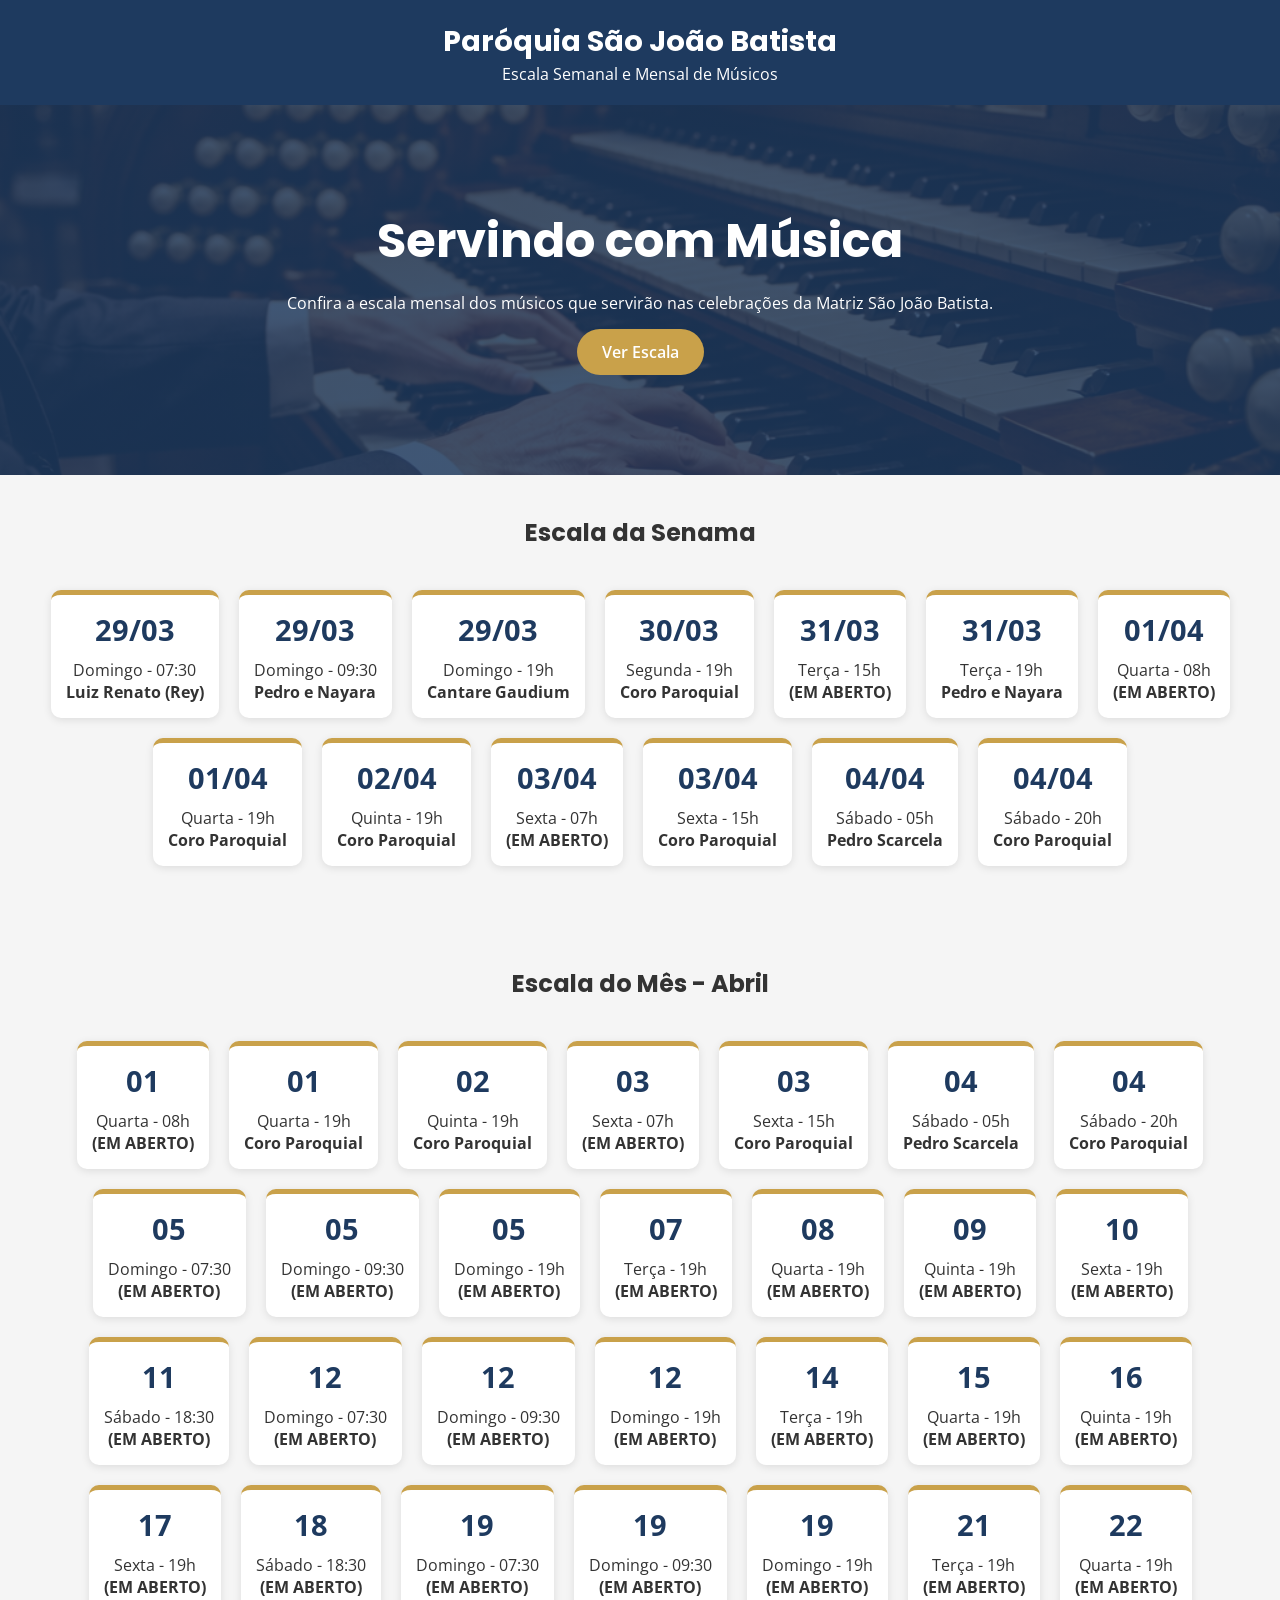
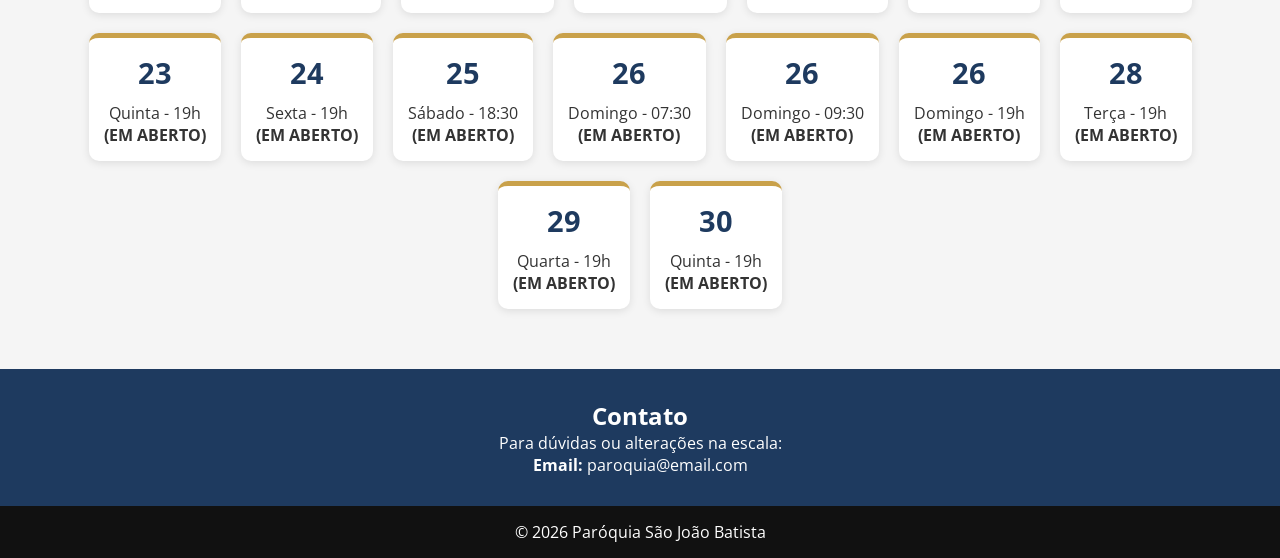
==== index.html @ 8f61f3de "Commit inicial" ====
<!DOCTYPE html>
<html lang="pt-BR">
<head>
  <meta charset="UTF-8">
  <meta name="viewport" content="width=device-width, initial-scale=1.0">
  <title>Escala de Músicos - Paróquia São João Batista</title>

  <!-- Google Fonts -->
  <link href="https://fonts.googleapis.com/css2?family=Poppins:wght@400;600&family=Open+Sans:wght@300;400&display=swap" rel="stylesheet">

  <link rel="stylesheet" href="style.css">
</head>
<body>

  <!-- HEADER -->
  <header>
    <h1>Paróquia São João Batista</h1>
    <p>Escala Semanal e Mensal de Músicos</p>
  </header>

  <!-- HERO -->
  <section class="hero">
    <div class="hero-content">
      <h2>Servindo com Música</h2>
      <p>Confira a escala mensal dos músicos que servirão nas celebrações da Matriz São João Batista.</p>
      <a href="#escala" class="btn">Ver Escala</a>
    </div>
  </section>

  <!-- ESCALA SEMANAL -->
  <section id="semana" class="escala">
  <h2>Escala da Senama</h2>

  <div class="agenda">

    <div class="dia">
      <span class="numero">29/03</span>
      <p>Domingo - 07:30</p>
      <strong>Luiz Renato (Rey)</strong>
    </div>

    <div class="dia">
      <span class="numero">29/03</span>
      <p>Domingo - 09:30</p>
      <strong>Pedro e Nayara</strong>
    </div>

    <div class="dia">
      <span class="numero">29/03</span>
      <p>Domingo - 19h</p>
      <strong>Cantare Gaudium</strong>
    </div>

    <div class="dia">
      <span class="numero">30/03</span>
      <p>Segunda - 19h</p>
      <strong>Coro Paroquial</strong>
    </div>

    <div class="dia">
      <span class="numero">31/03</span>
      <p>Terça - 15h</p>
      <strong>(EM ABERTO)</strong>
    </div>

    <div class="dia">
      <span class="numero">31/03</span>
      <p>Terça - 19h</p>
      <strong>Pedro e Nayara</strong>
    </div>

    <div class="dia">
      <span class="numero">01/04</span>
      <p>Quarta - 08h</p>
      <strong>(EM ABERTO)</strong>
    </div>

    <div class="dia">
      <span class="numero">01/04</span>
      <p>Quarta - 19h</p>
      <strong>Coro Paroquial</strong>
    </div>

    <div class="dia">
      <span class="numero">02/04</span>
      <p>Quinta - 19h</p>
      <strong>Coro Paroquial</strong>
    </div>

    <div class="dia">
      <span class="numero">03/04</span>
      <p>Sexta - 07h</p>
      <strong>(EM ABERTO)</strong>
    </div>

    <div class="dia">
      <span class="numero">03/04</span>
      <p>Sexta - 15h</p>
      <strong>Coro Paroquial</strong>
    </div>

    <div class="dia">
      <span class="numero">04/04</span>
      <p>Sábado - 05h</p>
      <strong>Pedro Scarcela</strong>
    </div>

    <div class="dia">
      <span class="numero">04/04</span>
      <p>Sábado - 20h</p>
      <strong>Coro Paroquial</strong>
    </div>

    <!-- Adicione mais dias aqui -->

  </div>
</section>

<!-- ESCALA SEMANAL -->
  <section id="escala" class="escala">
  <h2>Escala do Mês - Abril</h2>

  <div class="agenda">

    <div class="dia">
      <span class="numero">01</span>
      <p>Quarta - 08h</p>
      <strong>(EM ABERTO)</strong>
    </div>

    <div class="dia">
      <span class="numero">01</span>
      <p>Quarta - 19h</p>
      <strong>Coro Paroquial</strong>
    </div>

    <div class="dia">
      <span class="numero">02</span>
      <p>Quinta - 19h</p>
      <strong>Coro Paroquial</strong>
    </div>

    <div class="dia">
      <span class="numero">03</span>
      <p>Sexta - 07h</p>
      <strong>(EM ABERTO)</strong>
    </div>

    <div class="dia">
      <span class="numero">03</span>
      <p>Sexta - 15h</p>
      <strong>Coro Paroquial</strong>
    </div>

    <div class="dia">
      <span class="numero">04</span>
      <p>Sábado - 05h</p>
      <strong>Pedro Scarcela</strong>
    </div>

    <div class="dia">
      <span class="numero">04</span>
      <p>Sábado - 20h</p>
      <strong>Coro Paroquial</strong>
    </div>

    <div class="dia">
      <span class="numero">05</span>
      <p>Domingo - 07:30</p>
      <strong>(EM ABERTO)</strong>
    </div>

    <div class="dia">
      <span class="numero">05</span>
      <p>Domingo - 09:30</p>
      <strong>(EM ABERTO)</strong>
    </div>

    <div class="dia">
      <span class="numero">05</span>
      <p>Domingo - 19h</p>
      <strong>(EM ABERTO)</strong>
    </div>

        <div class="dia">
      <span class="numero">07</span>
      <p>Terça - 19h</p>
      <strong>(EM ABERTO)</strong>
    </div>

    <div class="dia">
      <span class="numero">08</span>
      <p>Quarta - 19h</p>
      <strong>(EM ABERTO)</strong>
    </div>

    <div class="dia">
      <span class="numero">09</span>
      <p>Quinta - 19h</p>
      <strong>(EM ABERTO)</strong>
    </div>

    <div class="dia">
      <span class="numero">10</span>
      <p>Sexta - 19h</p>
      <strong>(EM ABERTO)</strong>
    </div>

    <div class="dia">
      <span class="numero">11</span>
      <p>Sábado - 18:30</p>
      <strong>(EM ABERTO)</strong>
    </div>

    <div class="dia">
      <span class="numero">12</span>
      <p>Domingo - 07:30</p>
      <strong>(EM ABERTO)</strong>
    </div>

    <div class="dia">
      <span class="numero">12</span>
      <p>Domingo - 09:30</p>
      <strong>(EM ABERTO)</strong>
    </div>

    <div class="dia">
      <span class="numero">12</span>
      <p>Domingo - 19h</p>
      <strong>(EM ABERTO)</strong>
    </div>

    <div class="dia">
      <span class="numero">14</span>
      <p>Terça - 19h</p>
      <strong>(EM ABERTO)</strong>
    </div>

    <div class="dia">
      <span class="numero">15</span>
      <p>Quarta - 19h</p>
      <strong>(EM ABERTO)</strong>
    </div> 

    <div class="dia">
      <span class="numero">16</span>
      <p>Quinta - 19h</p>
      <strong>(EM ABERTO)</strong>
    </div>

    <div class="dia">
      <span class="numero">17</span>
      <p>Sexta - 19h</p>
      <strong>(EM ABERTO)</strong>
    </div>

    <div class="dia">
      <span class="numero">18</span>
      <p>Sábado - 18:30</p>
      <strong>(EM ABERTO)</strong>
    </div>

    <div class="dia">
      <span class="numero">19</span>
      <p>Domingo - 07:30</p>
      <strong>(EM ABERTO)</strong>
    </div>

    <div class="dia">
      <span class="numero">19</span>
      <p>Domingo - 09:30</p>
      <strong>(EM ABERTO)</strong>
    </div>

    <div class="dia">
      <span class="numero">19</span>
      <p>Domingo - 19h</p>
      <strong>(EM ABERTO)</strong>
    </div>

    <div class="dia">
      <span class="numero">21</span>
      <p>Terça - 19h</p>
      <strong>(EM ABERTO)</strong>
    </div>

    <div class="dia">
      <span class="numero">22</span>
      <p>Quarta - 19h</p>
      <strong>(EM ABERTO)</strong>
    </div>

    <div class="dia">
      <span class="numero">23</span>
      <p>Quinta - 19h</p>
      <strong>(EM ABERTO)</strong>
    </div>

    <div class="dia">
      <span class="numero">24</span>
      <p>Sexta - 19h</p>
      <strong>(EM ABERTO)</strong>
    </div>

<div class="dia">
      <span class="numero">25</span>
      <p>Sábado - 18:30</p>
      <strong>(EM ABERTO)</strong>
    </div>

    <div class="dia">
      <span class="numero">26</span>
      <p>Domingo - 07:30</p>
      <strong>(EM ABERTO)</strong>
    </div>

    <div class="dia">
      <span class="numero">26</span>
      <p>Domingo - 09:30</p>
      <strong>(EM ABERTO)</strong>
    </div>

    <div class="dia">
      <span class="numero">26</span>
      <p>Domingo - 19h</p>
      <strong>(EM ABERTO)</strong>
    </div>

    <div class="dia">
      <span class="numero">28</span>
      <p>Terça - 19h</p>
      <strong>(EM ABERTO)</strong>
    </div>

    <div class="dia">
      <span class="numero">29</span>
      <p>Quarta - 19h</p>
      <strong>(EM ABERTO)</strong>
    </div>

    <div class="dia">
      <span class="numero">30</span>
      <p>Quinta - 19h</p>
      <strong>(EM ABERTO)</strong>
    </div>

    <!-- Adicione mais dias aqui -->

  </div>
</section>

  <!-- CONTATO -->
  <section class="contato">
    <h2>Contato</h2>
    <p>Para dúvidas ou alterações na escala:</p>
    <p><strong>Email:</strong> paroquia@email.com</p>
  </section>

  <!-- FOOTER -->
  <footer>
    <p>© 2026 Paróquia São João Batista</p>
  </footer>

</body>
</html>
---- style.css ----
/* RESET */
* {
  margin: 0;
  padding: 0;
  box-sizing: border-box;
}

/* VARIÁVEIS */
:root {
  --azul: #1E3A5F;
  --dourado: #C9A14A;
  --branco: #ffffff;
  --cinza: #f5f5f5;
}

/* BASE */
body {
  font-family: 'Open Sans', sans-serif;
  background-color: var(--cinza);
  color: #333;
}

/* HEADER */
header {
  background: var(--azul);
  color: var(--branco);
  text-align: center;
  padding: 20px;
}

header h1 {
  font-family: 'Poppins', sans-serif;
  font-size: 1.8rem;
}

/* HERO */
.hero {
  background: linear-gradient(rgba(30,58,95,0.85), rgba(30,58,95,0.85)), 
  url('img/ChatGPT\ Image\ 31\ de\ mar.\ de\ 2026\,\ 15_48_35.png'); 
  background-size: cover;
  background-position: center;
  background-repeat: no-repeat;
  color: white;
  padding: 100px 20px;
  text-align: center;
}

.hero h2 {
  font-size: 2.5rem;
  font-family: 'Poppins', sans-serif;
}

.hero p {
  margin: 15px 0;
}

.btn {
  background: var(--dourado);
  color: white;
  padding: 12px 25px;
  text-decoration: none;
  border-radius: 30px;
  font-weight: 600;
  transition: 0.3s;
  display: inline-block;
}

.btn:hover {
  background: #a8842f;
  transform: scale(1.05);
}

/* ESCALA */
.escala {
  padding: 40px 20px;
  text-align: center;
}

.escala h2 {
  margin-bottom: 20px;
  font-family: 'Poppins', sans-serif;
}

.card {
  background: white;
  padding: 20px;
  margin: 10px auto;
  max-width: 400px;
  border-left: 5px solid var(--dourado);
  border-radius: 8px;
  box-shadow: 0 2px 8px rgba(0,0,0,0.1);
}

/* CONTATO */
.contato {
  background: var(--azul);
  color: white;
  text-align: center;
  padding: 30px;
}

/* FOOTER */
footer {
  text-align: center;
  padding: 15px;
  background: #111;
  color: white;
}


.agenda {
  display: grid;
  grid-template-columns: repeat(auto-fit, minmax(150px, 1fr));
  gap: 15px;
  padding: 20px;
}

.dia {
  background: white;
  border-radius: 10px;
  padding: 15px;
  text-align: center;
  border-top: 5px solid var(--dourado);
  box-shadow: 0 2px 8px rgba(0,0,0,0.1);
  transition: 0.3s;
}

.dia:hover {
  transform: translateY(-5px);
}

.numero {
  font-size: 1.8rem;
  font-weight: bold;
  color: var(--azul);
  display: block;
  margin-bottom: 10px;
}

/* ========================= */
/* 📱 RESPONSIVIDADE */
/* ========================= */

/* Tablets */
@media (min-width: 768px) {
  .hero h2 {
    font-size: 3rem;
  }

  .card {
    max-width: 600px;
  }
}

/* Desktop */
@media (min-width: 1024px) {
  .agenda {
    display: flex;
    justify-content: center;
    gap: 20px;
    flex-wrap: wrap;
  }

  .card {
    margin: 10px;
    width: 300px;
  }
}

/* Celulares */
@media (max-width: 480px) {
  .agenda {
    grid-template-columns: 1fr;
  }

  .hero {
    padding: 60px 15px;
  }

  .btn {
    width: 100%;
    text-align: center;
  }
}
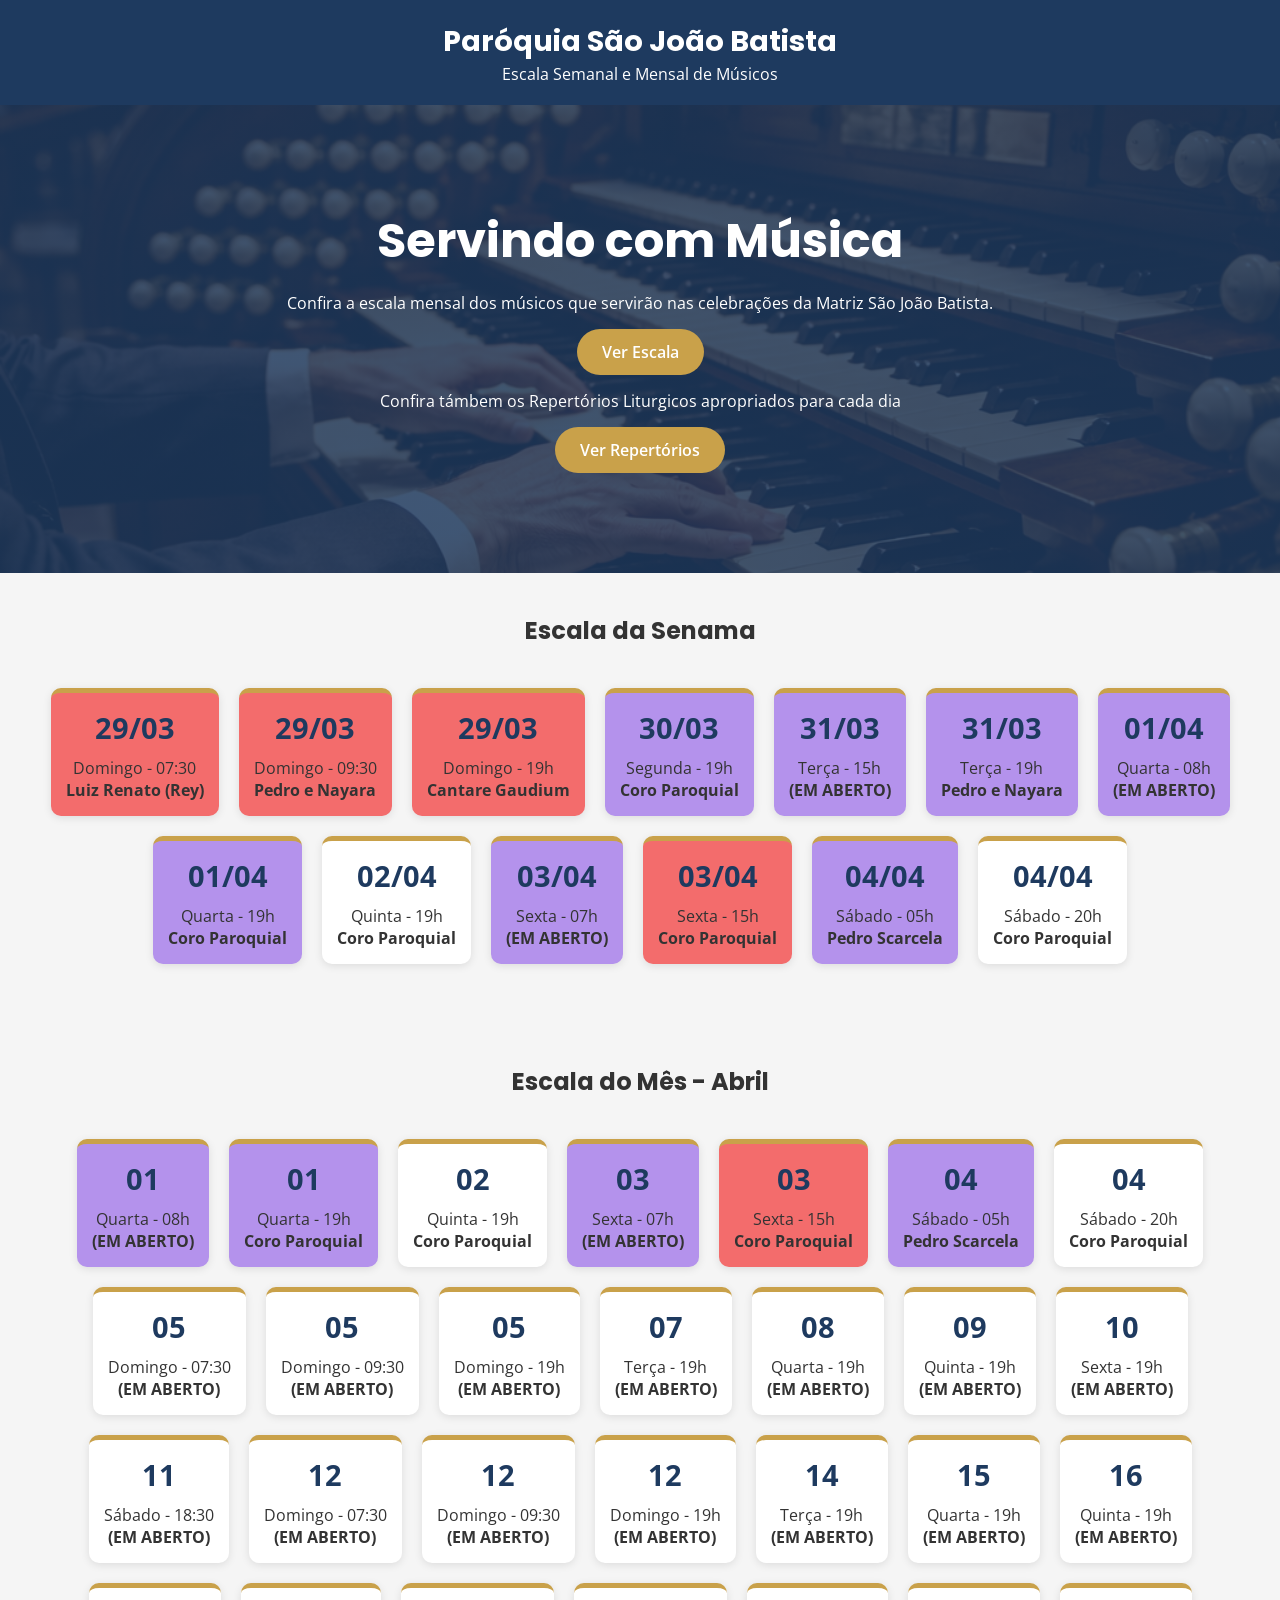
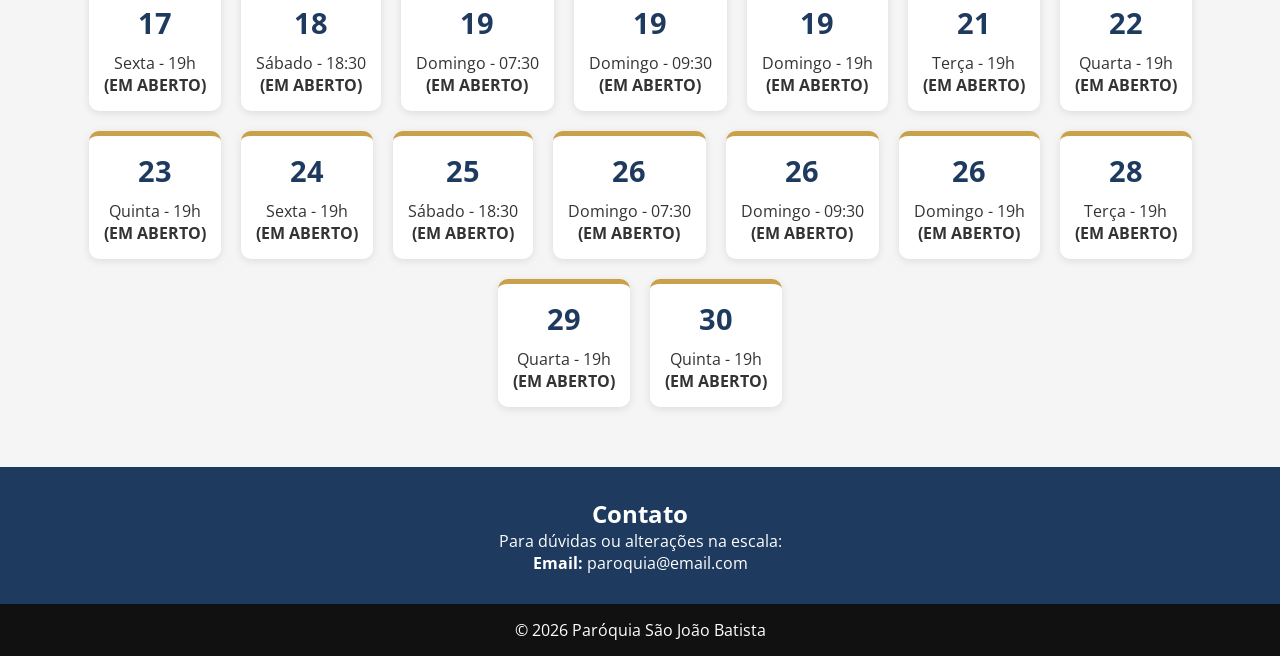
==== commit a834ac0f: "Commit collors 1" ====
--- a/index.html
+++ b/index.html
@@ -9,6 +9,7 @@
   <link href="https://fonts.googleapis.com/css2?family=Poppins:wght@400;600&family=Open+Sans:wght@300;400&display=swap" rel="stylesheet">
 
   <link rel="stylesheet" href="style.css">
+  <link rel="shortcut icon" href="img/WhatsApp-Image-2025-10-22-at-12.43.54.ico" type="image/x-icon">
 </head>
 <body>
 
@@ -24,6 +25,8 @@
       <h2>Servindo com Música</h2>
       <p>Confira a escala mensal dos músicos que servirão nas celebrações da Matriz São João Batista.</p>
       <a href="#escala" class="btn">Ver Escala</a>
+      <p>Confira támbem os Repertórios Liturgicos apropriados para cada dia</p>
+      <a href="#" class="btn">Ver Repertórios</a>
     </div>
   </section>
 
@@ -33,49 +36,49 @@
 
   <div class="agenda">
 
-    <div class="dia">
+    <div class="diavermelho">
       <span class="numero">29/03</span>
       <p>Domingo - 07:30</p>
       <strong>Luiz Renato (Rey)</strong>
     </div>
 
-    <div class="dia">
+    <div class="diavermelho">
       <span class="numero">29/03</span>
       <p>Domingo - 09:30</p>
       <strong>Pedro e Nayara</strong>
     </div>
 
-    <div class="dia">
+    <div class="diavermelho">
       <span class="numero">29/03</span>
       <p>Domingo - 19h</p>
       <strong>Cantare Gaudium</strong>
     </div>
 
-    <div class="dia">
+    <div class="diaroxo">
       <span class="numero">30/03</span>
       <p>Segunda - 19h</p>
       <strong>Coro Paroquial</strong>
     </div>
 
-    <div class="dia">
+    <div class="diaroxo">
       <span class="numero">31/03</span>
       <p>Terça - 15h</p>
       <strong>(EM ABERTO)</strong>
     </div>
 
-    <div class="dia">
+    <div class="diaroxo">
       <span class="numero">31/03</span>
       <p>Terça - 19h</p>
       <strong>Pedro e Nayara</strong>
     </div>
 
-    <div class="dia">
+    <div class="diaroxo">
       <span class="numero">01/04</span>
       <p>Quarta - 08h</p>
       <strong>(EM ABERTO)</strong>
     </div>
 
-    <div class="dia">
+    <div class="diaroxo">
       <span class="numero">01/04</span>
       <p>Quarta - 19h</p>
       <strong>Coro Paroquial</strong>
@@ -87,19 +90,19 @@
       <strong>Coro Paroquial</strong>
     </div>
 
-    <div class="dia">
+    <div class="diaroxo">
       <span class="numero">03/04</span>
       <p>Sexta - 07h</p>
       <strong>(EM ABERTO)</strong>
     </div>
 
-    <div class="dia">
+    <div class="diavermelho">
       <span class="numero">03/04</span>
       <p>Sexta - 15h</p>
       <strong>Coro Paroquial</strong>
     </div>
 
-    <div class="dia">
+    <div class="diaroxo">
       <span class="numero">04/04</span>
       <p>Sábado - 05h</p>
       <strong>Pedro Scarcela</strong>
@@ -122,13 +125,13 @@
 
   <div class="agenda">
 
-    <div class="dia">
+    <div class="diaroxo">
       <span class="numero">01</span>
       <p>Quarta - 08h</p>
       <strong>(EM ABERTO)</strong>
     </div>
 
-    <div class="dia">
+    <div class="diaroxo">
       <span class="numero">01</span>
       <p>Quarta - 19h</p>
       <strong>Coro Paroquial</strong>
@@ -140,19 +143,19 @@
       <strong>Coro Paroquial</strong>
     </div>
 
-    <div class="dia">
+    <div class="diaroxo">
       <span class="numero">03</span>
       <p>Sexta - 07h</p>
       <strong>(EM ABERTO)</strong>
     </div>
 
-    <div class="dia">
+    <div class="diavermelho">
       <span class="numero">03</span>
       <p>Sexta - 15h</p>
       <strong>Coro Paroquial</strong>
     </div>
 
-    <div class="dia">
+    <div class="diaroxo">
       <span class="numero">04</span>
       <p>Sábado - 05h</p>
       <strong>Pedro Scarcela</strong>
--- a/style.css
+++ b/style.css
@@ -115,6 +115,36 @@
   padding: 20px;
 }
 
+.diaroxo {
+  background: rgb(180, 146, 236);
+  border-radius: 10px;
+  padding: 15px;
+  text-align: center;
+  border-top: 5px solid var(--dourado);
+  box-shadow: 0 2px 8px rgba(0,0,0,0.1);
+  transition: 0.3s;
+}
+
+.diaverde {
+  background: white;
+  border-radius: 10px;
+  padding: 15px;
+  text-align: center;
+  border-top: 5px solid var(--dourado);
+  box-shadow: 0 2px 8px rgba(0,0,0,0.1);
+  transition: 0.3s;
+}
+
+.diavermelho {
+  background: rgb(243, 108, 108);
+  border-radius: 10px;
+  padding: 15px;
+  text-align: center;
+  border-top: 5px solid var(--dourado);
+  box-shadow: 0 2px 8px rgba(0,0,0,0.1);
+  transition: 0.3s;
+}
+
 .dia {
   background: white;
   border-radius: 10px;
@@ -123,6 +153,18 @@
   border-top: 5px solid var(--dourado);
   box-shadow: 0 2px 8px rgba(0,0,0,0.1);
   transition: 0.3s;
+}
+
+.diaroxo:hover {
+  transform: translateY(-5px);
+}
+
+.diaverde:hover {
+  transform: translateY(-5px);
+}
+
+.diavermelho:hover {
+  transform: translateY(-5px);
 }
 
 .dia:hover {
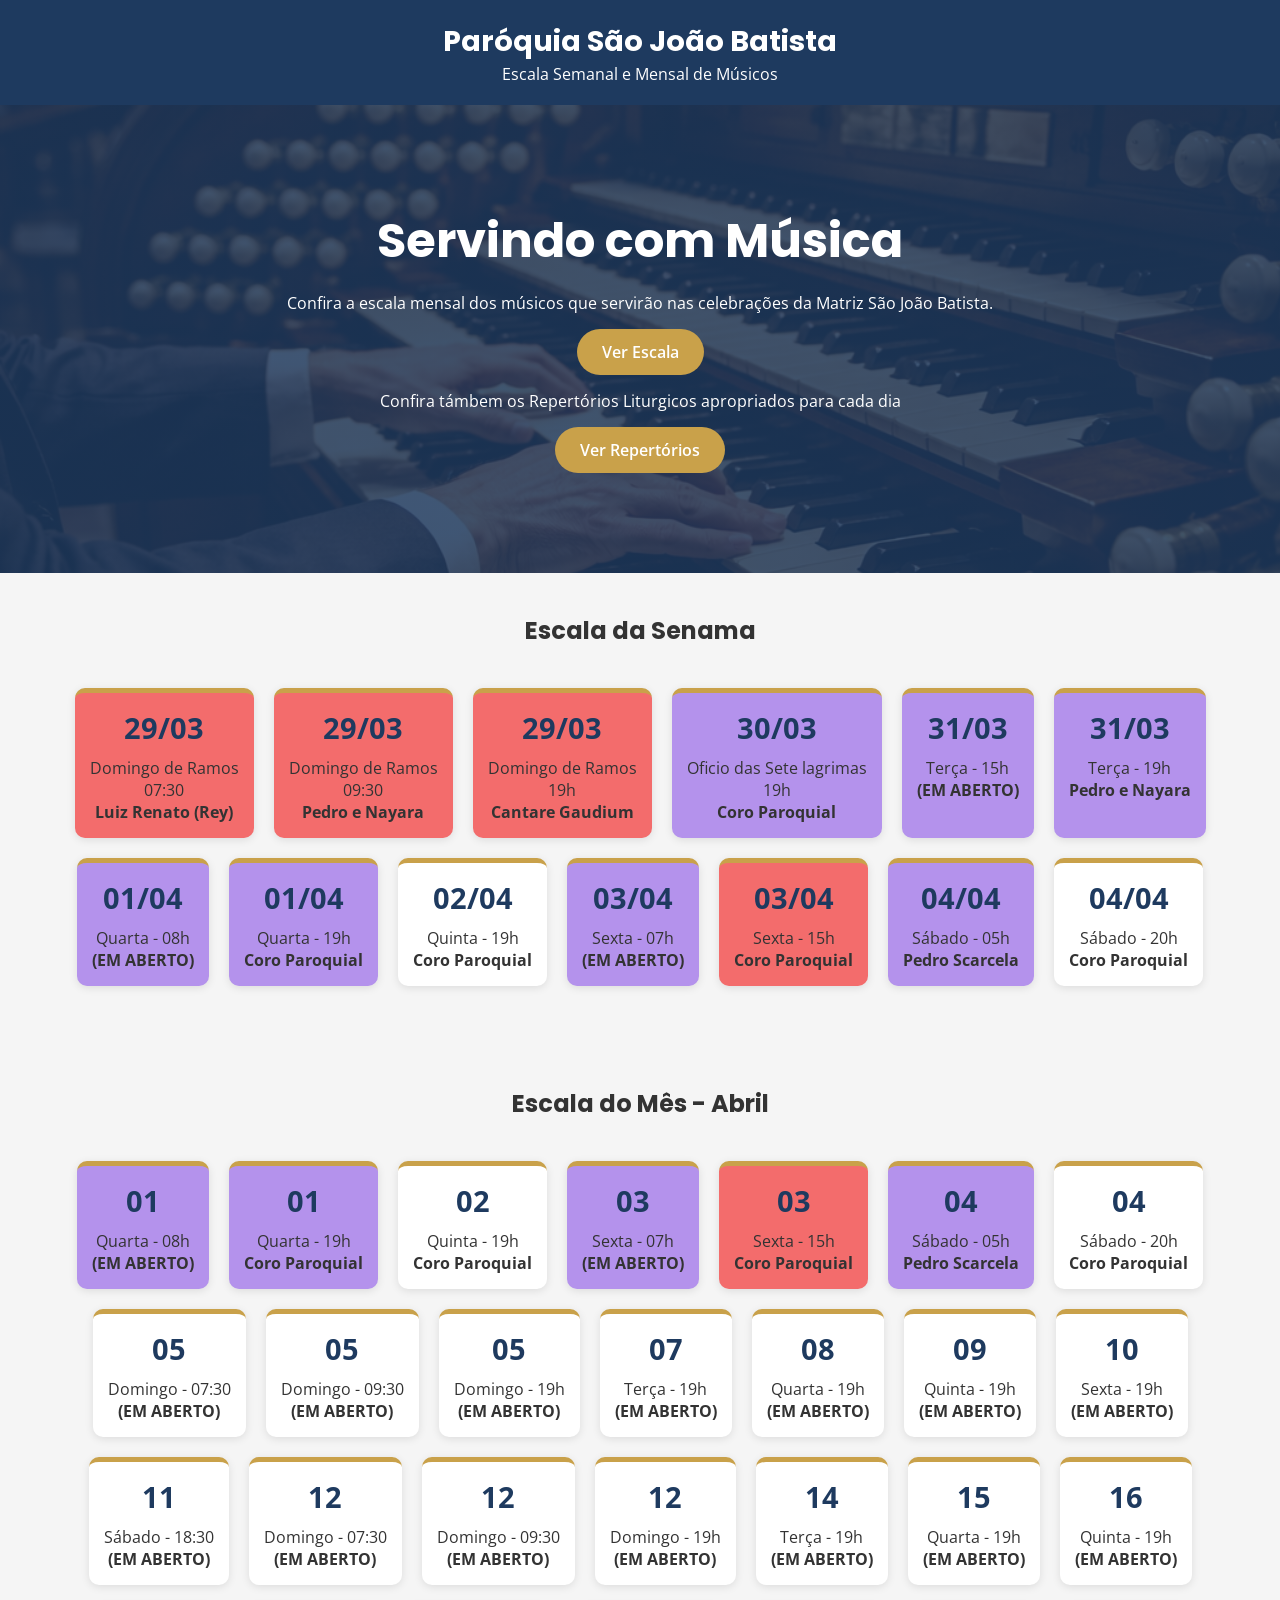
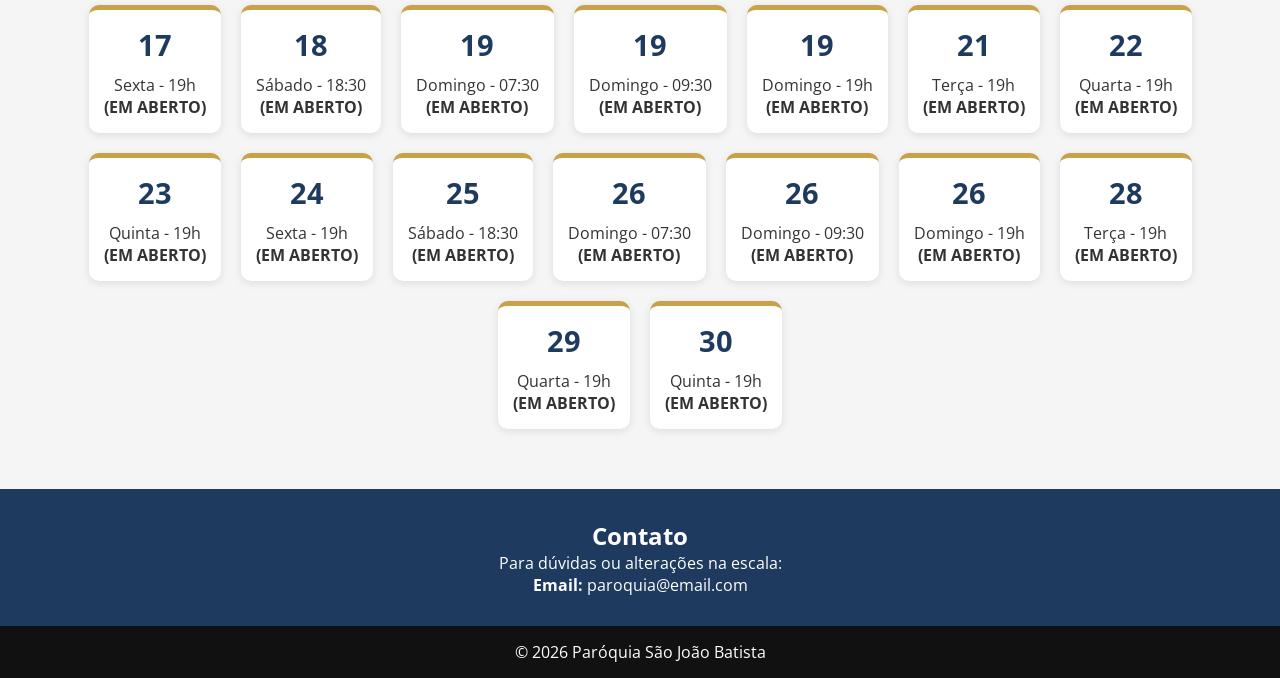
==== commit 2d94699d: "commit repertórios" ====
--- a/index.html
+++ b/index.html
@@ -26,7 +26,7 @@
       <p>Confira a escala mensal dos músicos que servirão nas celebrações da Matriz São João Batista.</p>
       <a href="#escala" class="btn">Ver Escala</a>
       <p>Confira támbem os Repertórios Liturgicos apropriados para cada dia</p>
-      <a href="#" class="btn">Ver Repertórios</a>
+      <a href="repertorio.html" class="btn">Ver Repertórios</a>
     </div>
   </section>
 
@@ -38,25 +38,29 @@
 
     <div class="diavermelho">
       <span class="numero">29/03</span>
-      <p>Domingo - 07:30</p>
+      <p>Domingo de Ramos</p>
+      <p>07:30</p>
       <strong>Luiz Renato (Rey)</strong>
     </div>
 
     <div class="diavermelho">
       <span class="numero">29/03</span>
-      <p>Domingo - 09:30</p>
+      <p>Domingo de Ramos</p>
+      <p>09:30</p>
       <strong>Pedro e Nayara</strong>
     </div>
 
     <div class="diavermelho">
       <span class="numero">29/03</span>
-      <p>Domingo - 19h</p>
+      <p>Domingo de Ramos</p>
+      <p>19h</p>
       <strong>Cantare Gaudium</strong>
     </div>
 
     <div class="diaroxo">
       <span class="numero">30/03</span>
-      <p>Segunda - 19h</p>
+      <p>Oficio das Sete lagrimas</p>
+      <p>19h</p>
       <strong>Coro Paroquial</strong>
     </div>
 
--- a/style.css
+++ b/style.css
@@ -223,4 +223,89 @@
     width: 100%;
     text-align: center;
   }
+}
+
+/* ========================= */
+/* 🎵 REPERTÓRIOS */
+/* ========================= */
+
+.repertorios {
+  padding: 40px 20px;
+  text-align: center;
+}
+
+.repertorio-container {
+  display: grid;
+  grid-template-columns: repeat(auto-fit, minmax(280px, 1fr));
+  gap: 20px;
+  margin-top: 20px;
+}
+
+.repertorio-card {
+  background: white;
+  padding: 20px;
+  border-radius: 10px;
+  border-top: 5px solid var(--dourado);
+  box-shadow: 0 2px 10px rgba(0,0,0,0.1);
+  text-align: left;
+  transition: 0.3s;
+}
+
+.repertorio-card:hover {
+  transform: translateY(-5px);
+}
+
+.repertorio-card h3 {
+  margin-bottom: 10px;
+  font-family: 'Poppins', sans-serif;
+}
+
+.repertorio-card ul {
+  list-style: none;
+}
+
+.repertorio-card li {
+  margin: 5px 0;
+  padding-left: 10px;
+  border-left: 3px solid var(--azul);
+}
+
+/* BOTÃO VOLTAR */
+.voltar {
+  text-align: center;
+  margin: 30px 0;
+}
+
+/* ========================= */
+/* 📥 BOTÕES DE DOWNLOAD */
+/* ========================= */
+
+.downloads {
+  margin-top: 15px;
+  display: flex;
+  flex-direction: column;
+  gap: 8px;
+}
+
+.btn-download {
+  background: var(--azul);
+  color: white;
+  padding: 8px;
+  text-decoration: none;
+  border-radius: 5px;
+  font-size: 0.9rem;
+  text-align: center;
+  transition: 0.3s;
+}
+
+.btn-download:hover {
+  background: #12263f;
+  transform: scale(1.03);
+}
+
+@media (max-width: 480px) {
+  .btn-download {
+    font-size: 1rem;
+    padding: 10px;
+  }
 }
